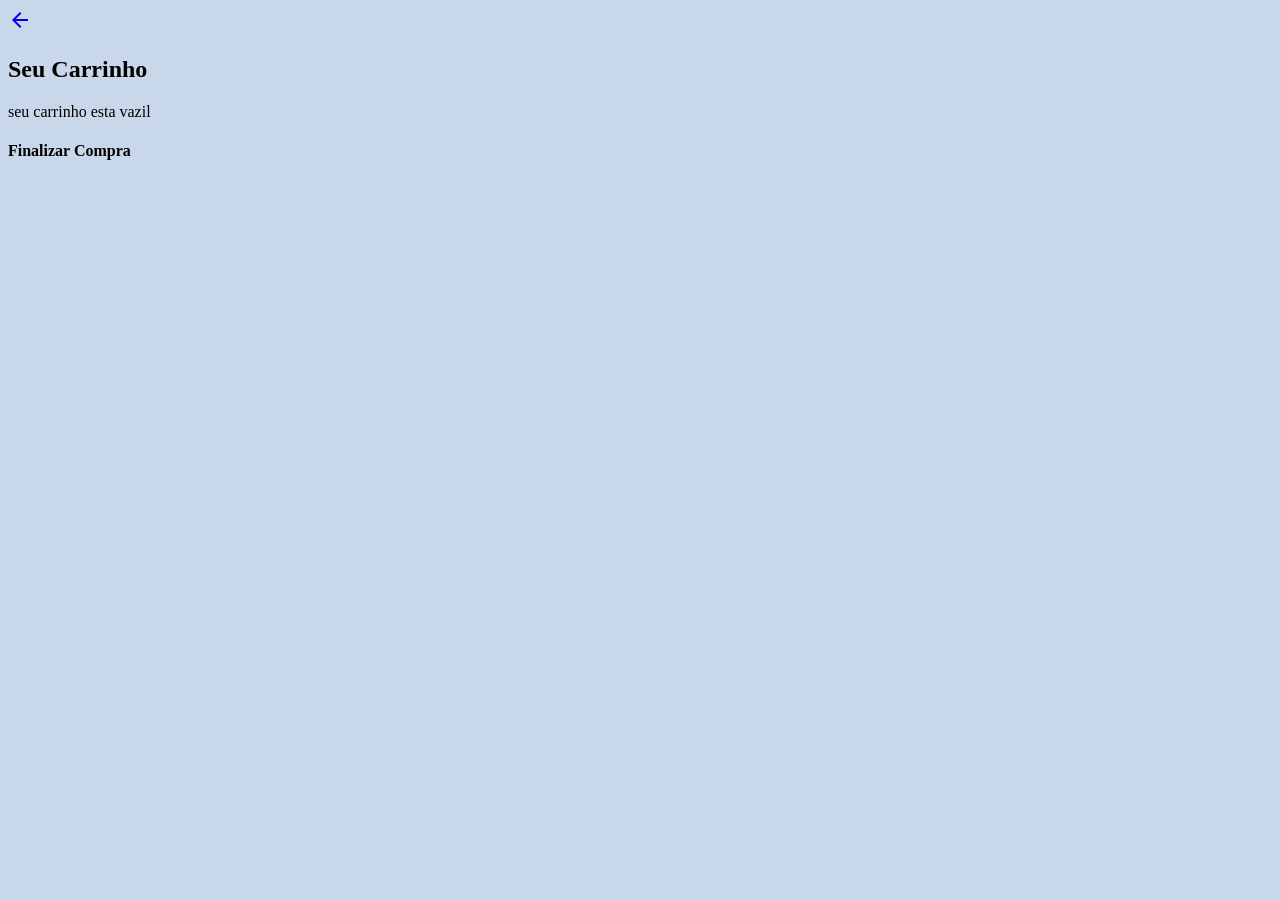
==== carrinho.html @ 65bfb69e "Aba Carrinho 1parte" ====
<!DOCTYPE html>
<html lang="br-pr">
<head>
    <meta charset="UTF-8">
    <meta name="viewport" content="width=device-width, initial-scale=1.0">
    <link rel="stylesheet" href="https://fonts.googleapis.com/css2?family=Material+Symbols+Outlined:opsz,wght,FILL,GRAD@20..48,100..700,0..1,-50..200&icon_names=arrow_back" />
    <link rel="stylesheet" href="https://fonts.googleapis.com/css2?family=Material+Symbols+Outlined:opsz,wght,FILL,GRAD@24,400,0,0&icon_names=arrow_back" />
    <link rel="stylesheet" href="carrinho.css">
    
    
    <title>Carrinho</title>
</head>
<body>
    <section>
        <a href="index.html"><span class="material-symbols-outlined">
arrow_back
</span></a>
      <div class="seucarrinho">
        <h1>Seu Carrinho</h1>
      </div>

      <div>
        <span>seu carrinho esta vazil</span>
        <img src="" alt="">
      </div>
      <div>
        <h4>Finalizar Compra</h4>
      </div>

</section>
    
</body>
</html>
---- carrinho.css ----
*{
 font-family: "Indie Flower", cursive;
 background-color: rgb(201, 215, 234);


}
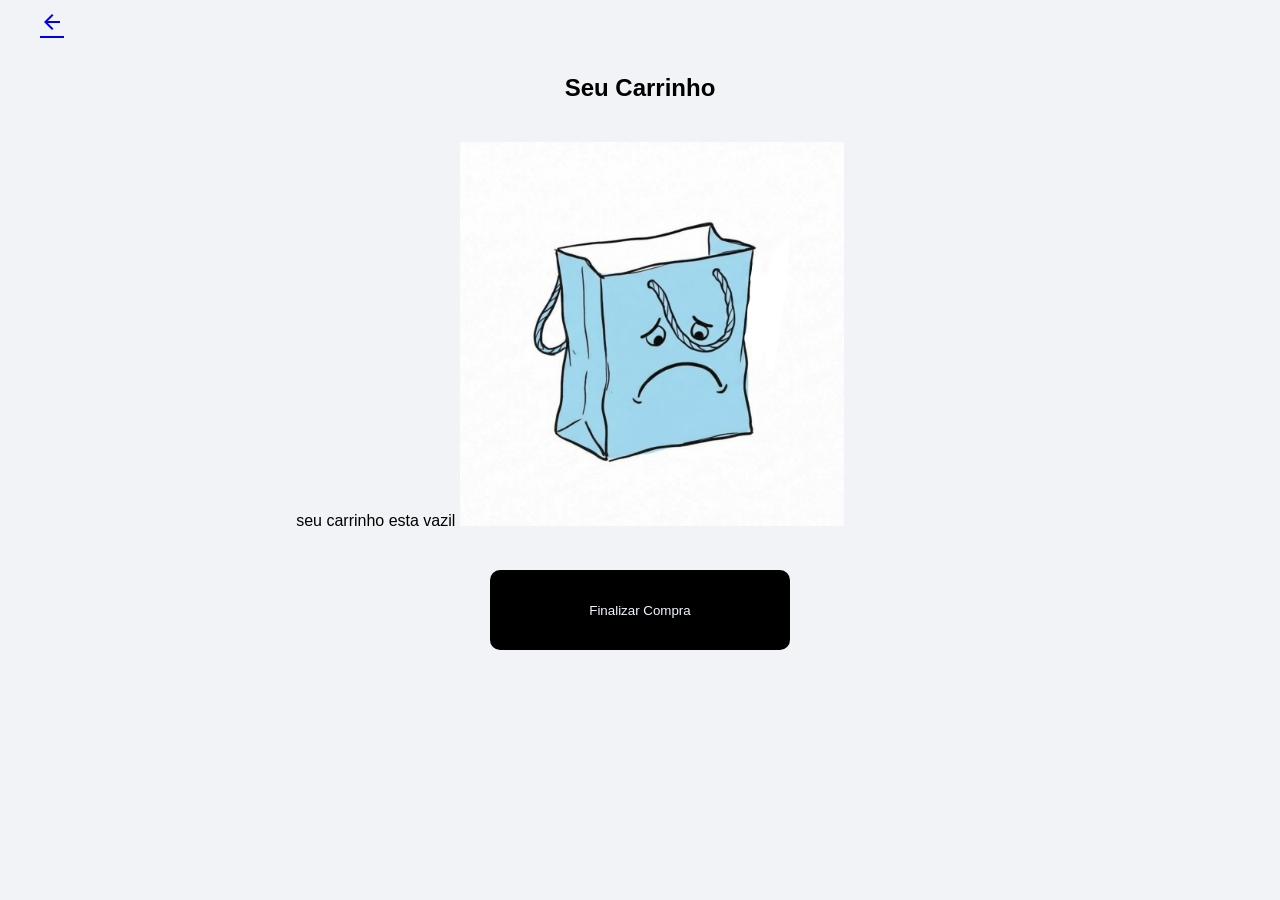
==== commit fd64e1a5: "imagem do carrinho edição simples do vem por aii" ====
--- a/carrinho.html
+++ b/carrinho.html
@@ -21,13 +21,13 @@
 
       <div>
         <span>seu carrinho esta vazil</span>
-        <img src="" alt="">
+        <img src="/img/Sacola vazia.png" alt="" style="height: auto; width:30% ;">
       </div>
       <div>
-        <h4>Finalizar Compra</h4>
+        <button>Finalizar Compra</button>
       </div>
 
 </section>
-    
+  <script src="index.js"></script>
 </body>
 </html>
--- a/carrinho.css
+++ b/carrinho.css
@@ -1,6 +1,35 @@
 *{
- font-family: "Indie Flower", cursive;
- background-color: rgb(201, 215, 234);
+ font-family:'Lucida Sans', 'Lucida Sans Regular', 'Lucida Grande', 'Lucida Sans Unicode', Geneva, Verdana, sans-serif;
+ background-color: rgb(241, 243, 246);
+ margin: 0;
+ max-width: 1000vh;
 
+}
+body{
+    display: flex;
+    position: relative;
 
-}+}
+div{
+    text-align: center;
+    margin-bottom: 40px; 
+}
+section a{
+    display: flex;
+    margin: 40px;
+    margin-top: 10px;
+}
+img{
+    position:sticky;
+    text-align: center;
+    margin-right: 140px;
+}
+div button {
+    background-color: black;
+    color: aliceblue;
+    border: none;
+    width: 300px;
+    height: 80px;
+    border-radius: 10px;
+    
+}
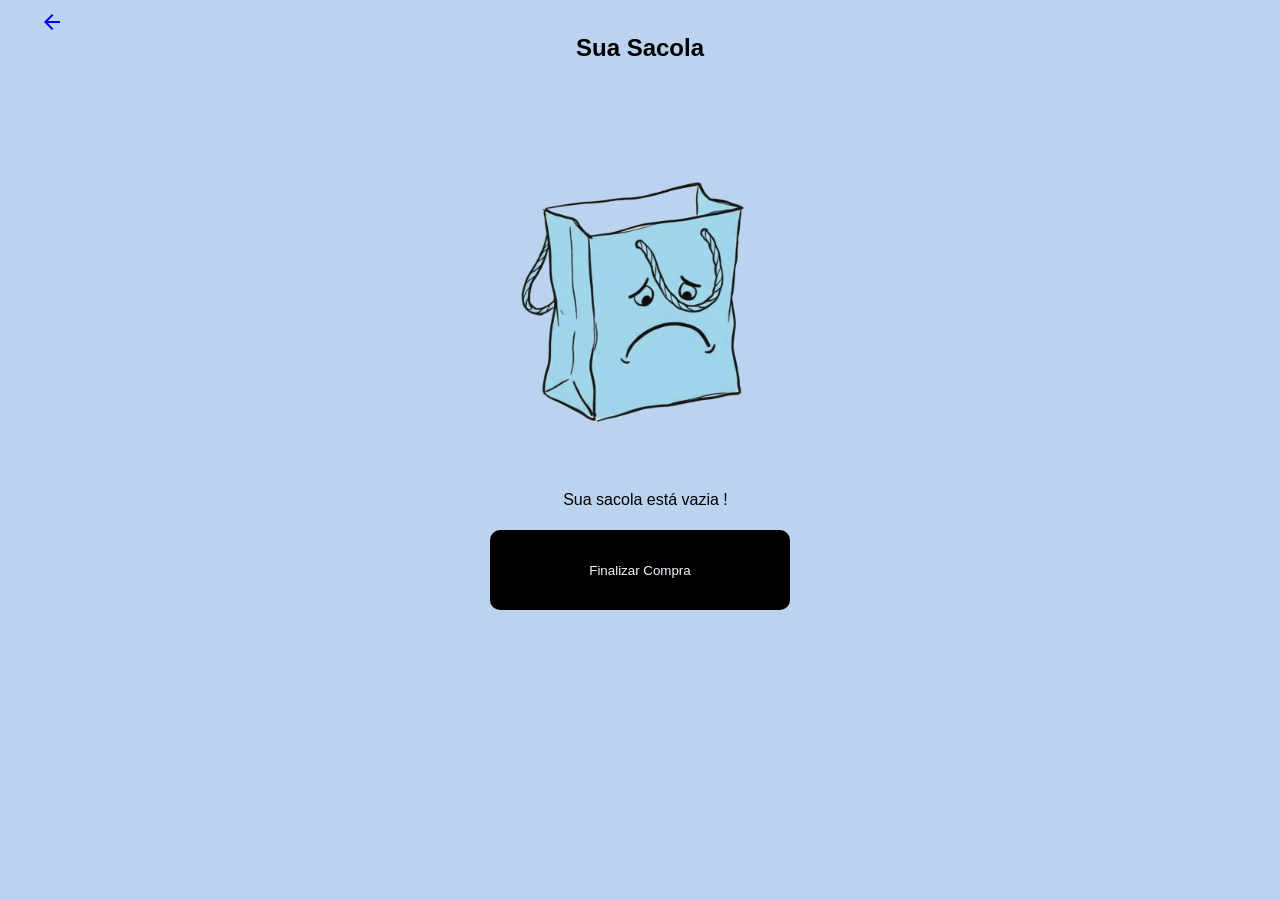
==== commit bf5fa1ec: "Sacola de Compras parcialmete Pronta + Agenda com img" ====
--- a/carrinho.html
+++ b/carrinho.html
@@ -8,7 +8,7 @@
     <link rel="stylesheet" href="carrinho.css">
     
     
-    <title>Carrinho</title>
+    <title>Sacola</title>
 </head>
 <body>
     <section>
@@ -16,12 +16,12 @@
 arrow_back
 </span></a>
       <div class="seucarrinho">
-        <h1>Seu Carrinho</h1>
+        <h1>Sua Sacola</h1>
       </div>
 
-      <div>
-        <span>seu carrinho esta vazil</span>
-        <img src="/img/Sacola vazia.png" alt="" style="height: auto; width:30% ;">
+      <div class="recado-imga">
+        <span>Sua sacola está vazia !</span>
+        <img src="/img/sacola vazia fundo transparente.png" alt="" style="height: auto; width:30% ;">
       </div>
       <div>
         <button>Finalizar Compra</button>
--- a/carrinho.css
+++ b/carrinho.css
@@ -1,6 +1,6 @@
 *{
  font-family:'Lucida Sans', 'Lucida Sans Regular', 'Lucida Grande', 'Lucida Sans Unicode', Geneva, Verdana, sans-serif;
- background-color: rgb(241, 243, 246);
+ background-color:rgb(187, 211, 238);
  margin: 0;
  max-width: 1000vh;
 
@@ -33,3 +33,27 @@
     border-radius: 10px;
     
 }
+div h1{
+    position: relative;
+    text-align: center;
+    margin-top: -40px;
+
+}  
+
+.recado-imga span{
+    display: flex;
+    position: absolute;
+    justify-content: center;
+    text-align: center;
+    left: 44%;
+    bottom: -5%;
+}
+.recado-imga {
+     position: relative; 
+     display: inline-block; 
+}
+
+.recado-imga img{
+    left: 35%;   
+   
+}
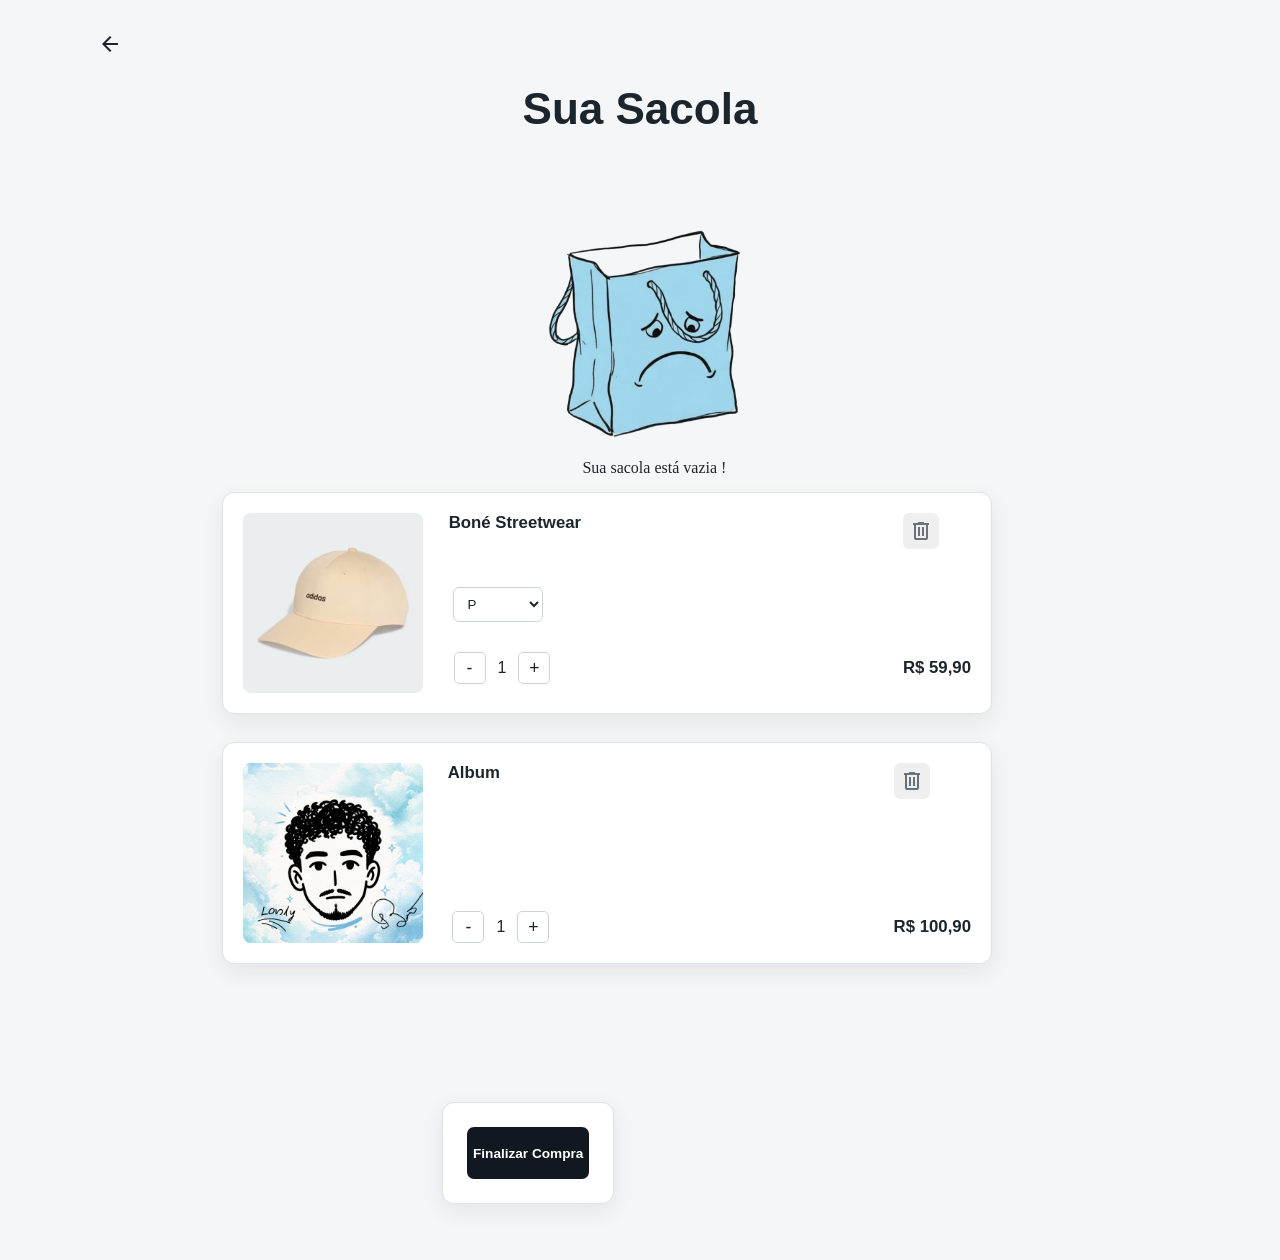
==== commit 4aa170db: "sacola pronta falta o java script" ====
--- a/carrinho.html
+++ b/carrinho.html
@@ -1,33 +1,94 @@
 <!DOCTYPE html>
 <html lang="br-pr">
+
 <head>
-    <meta charset="UTF-8">
-    <meta name="viewport" content="width=device-width, initial-scale=1.0">
-    <link rel="stylesheet" href="https://fonts.googleapis.com/css2?family=Material+Symbols+Outlined:opsz,wght,FILL,GRAD@20..48,100..700,0..1,-50..200&icon_names=arrow_back" />
-    <link rel="stylesheet" href="https://fonts.googleapis.com/css2?family=Material+Symbols+Outlined:opsz,wght,FILL,GRAD@24,400,0,0&icon_names=arrow_back" />
-    <link rel="stylesheet" href="carrinho.css">
-    
-    
-    <title>Sacola</title>
+  <meta charset="UTF-8">
+  <meta name="viewport" content="width=device-width, initial-scale=1.0">
+  <link rel="stylesheet"
+    href="https://fonts.googleapis.com/css2?family=Material+Symbols+Outlined:opsz,wght,FILL,GRAD@20..48,100..700,0..1,-50..200&icon_names=arrow_back" />
+  <link rel="stylesheet"
+    href="https://fonts.googleapis.com/css2?family=Material+Symbols+Outlined:opsz,wght,FILL,GRAD@24,400,0,0&icon_names=arrow_back" />
+
+  <link rel="stylesheet"
+    href="https://fonts.googleapis.com/css2?family=Material+Symbols+Outlined:opsz,wght,FILL,GRAD@20..48,100..700,0..1,-50..200&icon_names=delete" />
+
+  <link rel="stylesheet" href="carrinho.css">
+
+
+  <title>Sacola</title>
 </head>
+
 <body>
-    <section>
-        <a href="index.html"><span class="material-symbols-outlined">
-arrow_back
-</span></a>
-      <div class="seucarrinho">
-        <h1>Sua Sacola</h1>
+  <section class="primeira">
+    <a href="index.html"><span class="material-symbols-outlined">
+        arrow_back
+      </span></a>
+    <div class="seucarrinho">
+      <h1>Sua Sacola</h1>
+    </div>
+
+    <div class="recado-imga">
+      <img src="/img/sacola vazia fundo transparente.png" alt="" style="height: auto; width:30% ;">
+
+      <div class="alert">
+        <span>Sua sacola está vazia !</span>
+      </div>
+    </div>
+
+    <section class="Finalizar-Compra">
+      <div class="finalizeCompra">
+
+        <li><img src="/img/boné.avif" alt="Boné" style="height: 180px; width: auto;">
+          <h3>Boné Streetwear</h3>
+          <button class="material-symbols-outlined">
+            delete
+          </button>
+
+          <select class="form-select" aria-label="Default select example">
+            <option value="1">P</option>
+            <option value="2">M</option>
+            <option value="3">G</option>
+            <option value="4">GG</option>
+          </select>
+
+          <div class="quantidade">
+            <button class="btn-qtd" id="diminuir">-</button>
+            <span id="valor-qtd">1</span>
+            <button class="btn-qtd" id="aumentar">+</button>
+          </div>
+
+          <p>R$ 59,90</p>
+        </li>
+
+
       </div>
 
-      <div class="recado-imga">
-        <span>Sua sacola está vazia !</span>
-        <img src="/img/sacola vazia fundo transparente.png" alt="" style="height: auto; width:30% ;">
+      <div class="finalizeCompra">
+
+        <li><img src="/img/capa.png" alt="Boné" style="height: 180px; width: auto;">
+          <h3>Album</h3>
+          <button class="material-symbols-outlined">
+            delete
+          </button>
+
+          <div class="quantidade">
+            <button class="btn-qtd" id="diminuir">-</button>
+            <span id="valor-qtd">1</span>
+            <button class="btn-qtd" id="aumentar">+</button>
+          </div>
+
+          <p>R$ 100,90</p>
+        </li>
+
       </div>
-      <div>
+
+      <div class="butaoCompra">
         <button>Finalizar Compra</button>
       </div>
+    </section>
 
-</section>
+  </section>
   <script src="index.js"></script>
 </body>
+
 </html>
--- a/carrinho.css
+++ b/carrinho.css
@@ -1,59 +1,263 @@
-*{
- font-family:'Lucida Sans', 'Lucida Sans Regular', 'Lucida Grande', 'Lucida Sans Unicode', Geneva, Verdana, sans-serif;
- background-color:rgb(187, 211, 238);
- margin: 0;
- max-width: 1000vh;
-
-}
-body{
-    display: flex;
-    position: relative;
-
-}
-div{
+* {
+    box-sizing: border-box;
+    font-family: 'Lucida Sans', 'Lucida Sans Regular', 'Lucida Grande', 'Lucida Sans Unicode', Geneva, Verdana, sans-serif;
+    margin: 0;
+}
+
+body {
+    min-width: 320px;
+    min-height: 100vh;
+    background: #f4f6f8;
+    color: #1d252c;
+    display: flex;
+    
+   
+}
+
+/*Section Principal */
+
+.primeira {
+    width: min(1100px, calc(100% - 32px));
+    margin: 0 auto;
+    padding: 24px 0 56px;
+
+}
+
+.primeira a {
+    display: flex;
+    align-items: center;
+    justify-content: center;
+    width: 40px;
+    height: 40px;
+    margin: 0 0 20px;
+    border-radius: 50%;
+    color: #1d252c;
+    text-decoration: none;
+}
+
+.primeira a:hover {
+    background: #bad1e8;
+}
+
+.seucarrinho {
+    margin-bottom: 28px;
     text-align: center;
-    margin-bottom: 40px; 
-}
-section a{
-    display: flex;
-    margin: 40px;
-    margin-top: 10px;
-}
-img{
-    position:sticky;
-    text-align: center;
-    margin-right: 140px;
-}
-div button {
-    background-color: black;
-    color: aliceblue;
-    border: none;
-    width: 300px;
-    height: 80px;
-    border-radius: 10px;
+}
+
+.seucarrinho h1 {
+    font-size: 4cap;
+}
+
+
+
+.recado-imga {
+    display: flex;
+    position: relative;
+    left: 20%;
+
+}
+
+.recado-imga img {
+    display: flex;
+    position: relative;
+    align-items: center;
+    top: 90%;
+    left: 16%;
+
+
+}
+
+.alert span {
+    display: flex;
+    position: relative;
+    top: 90%;
+    right: 40%;
+    justify-items: center center;
+    font-family: "Indie Flower", cursive;
+
+
+
+}
+
+.Finalizar-Compra {
+    display: flex;
+    position: relative;
+    grid-template-columns: minmax(0, 5fr) 300px;
+    align-items: start;
+    justify-content: center ;
+    gap: 28px;
+    left: 12%;
+    flex-direction: column;
+   
     
-}
-div h1{
-    position: relative;
-    text-align: center;
-    margin-top: -40px;
-
-}  
-
-.recado-imga span{
-    display: flex;
-    position: absolute;
+
+}
+
+.finalizeCompra {
+    overflow: hidden;
+    border: 1px solid #dce2e7;
+    border-radius: 12px;
+    background: #ffffff;
+    box-shadow: 0 8px 24px rgba(29, 37, 44, 0.08);
+    width: 70%;
+}
+
+.finalizeCompra li {
+    display: grid;
+    grid-template-columns: 132px minmax(0, 1fr) auto;
+    grid-template-areas: "image name delete" "image size size" "image quantity price";
+    align-items: center;
+    gap: 12px 20px;
+    min-height: 190px;
+    padding: 20px;
+    list-style: none;
+}
+
+.finalizeCompra li img {
+    grid-area: image;
+    width: 132px;
+    height: 150px;
+    margin: 0;
+    object-fit: contain;
+    border-radius: 8px;
+    background: #f4f6f8;
+}
+
+.finalizeCompra h3 {
+    position: relative;
+    align-self: start;
+    font-size: 1.05rem;
+    left: 11%;
+}
+
+.finalizeCompra li>.material-symbols-outlined {
+    grid-area: delete;
+    align-self: start;
+    width: 36px;
+    height: 36px;
+    padding: 6px;
+    border: 0;
+    border-radius: 6px;
+    color: #68737d;
+    cursor: pointer;
+}
+
+.finalizeCompra li>.material-symbols-outlined:hover {
+    background: #fce9e9;
+    color: #b42318;
+}
+
+.form-select {
+    position: relative;
+    grid-area: size;
+    width: 90px;
+    padding: 8px 10px;
+    border: 1px solid #cbd3da;
+    border-radius: 6px;
+    background: #ffffff;
+    color: #1d252c;
+    left: 10%;
+
+}
+
+.quantidade {
+    position: relative;
+    grid-area: quantity;
+    display: inline-flex;
+    align-items: center;
+    justify-self: start;
+    gap: 12px;
+    left: 12%;
+}
+
+.btn-qtd {
+    display: inline-flex;
+    align-items: center;
     justify-content: center;
-    text-align: center;
-    left: 44%;
-    bottom: -5%;
-}
-.recado-imga {
-     position: relative; 
-     display: inline-block; 
-}
-
-.recado-imga img{
-    left: 35%;   
+    width: 32px;
+    height: 32px;
+    border: 1px solid #cbd3da;
+    border-radius: 5px;
+    background: #ffffff;
+    color: #1d252c;
+    font-size: 1.1rem;
+    cursor: pointer;
+}
+
+.btn-qtd:hover {
+    background: #edf1f4;
+}
+
+.finalizeCompra p {
+    grid-area: price;
+    justify-self: center;
+    color: #1d252c;
+    font-size: 1.05rem;
+    font-weight: 700;
+}
+
+.butaoCompra {
+    display: flex;
+    position: relative;
+    margin-top: 10%;
+    left: 20%;
+    height: 10%;
+    padding: 24px;
+    border: 1px solid #dce2e7;
+    border-radius: 12px;
+    background: #ffffff;
+    box-shadow: 0 7px 24px rgba(29, 37, 44, 0.08);
+}
+
+.butaoCompra button {
    
-}
+    min-height: 52px;
+    border: 0;
+    border-radius: 7px;
+    background: #111820;
+    color: #ffffff;
+    font-size: 0.85rem;
+    font-weight: 600;
+    cursor: pointer;
+
+}
+
+.butãoCompra button:hover {
+    background: #2f3b46;
+}
+
+@media (max-width: 760px) {
+    .Finalizar-Compra {
+        grid-template-columns: 1fr;
+    }
+
+    .butãoCompra {
+        order: -1;
+    }
+}
+
+@media (max-width: 480px) {
+    body>section.primeira {
+        width: calc(100% - 20px);
+        padding-top: 14px;
+    }
+
+    .finalizeCompra li {
+        grid-template-columns: 88px minmax(0, 1fr) auto;
+        gap: 10px;
+        padding: 14px;
+    }
+
+    .finalizeCompra li>img {
+        width: 88px;
+        height: 120px;
+    }
+
+    .finalizeCompra h3 {
+        font-size: 0.9rem;
+    }
+
+    .finalizeCompra p {
+        font-size: 0.95rem;
+    }
+}
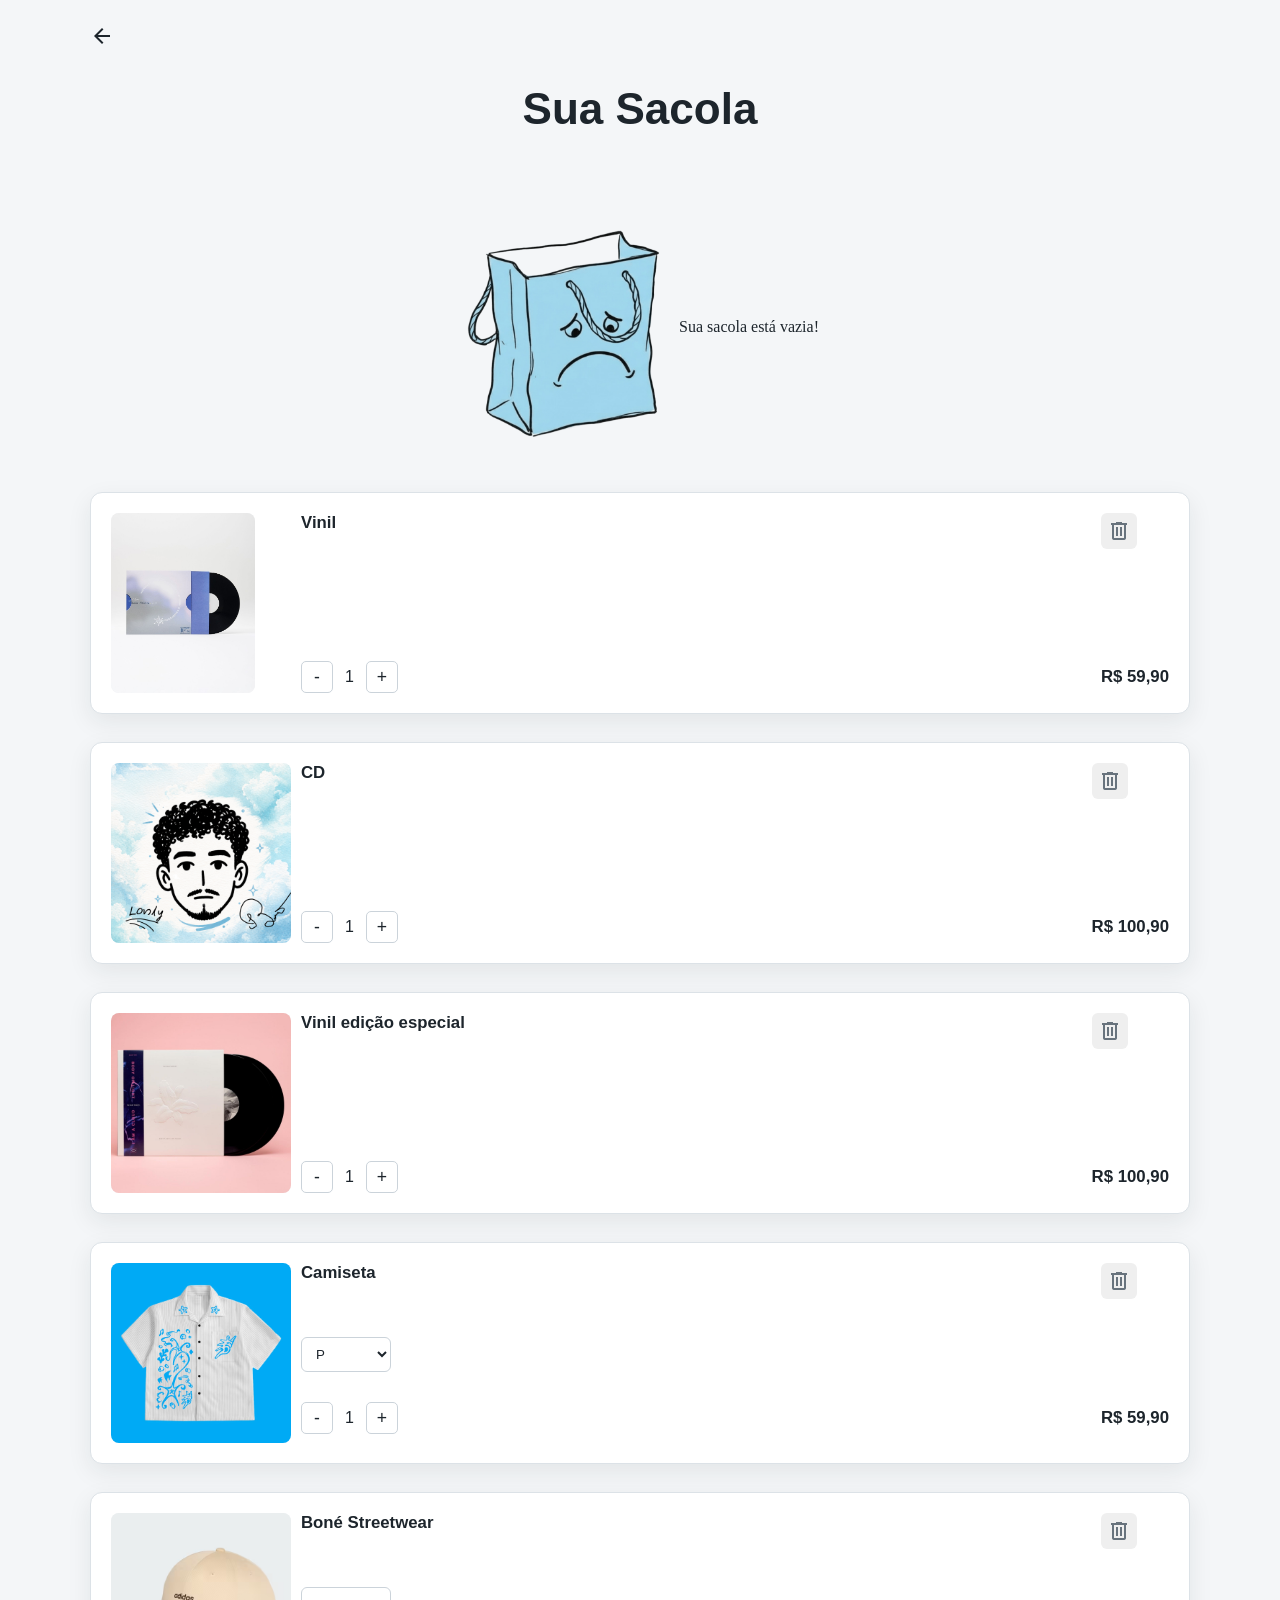
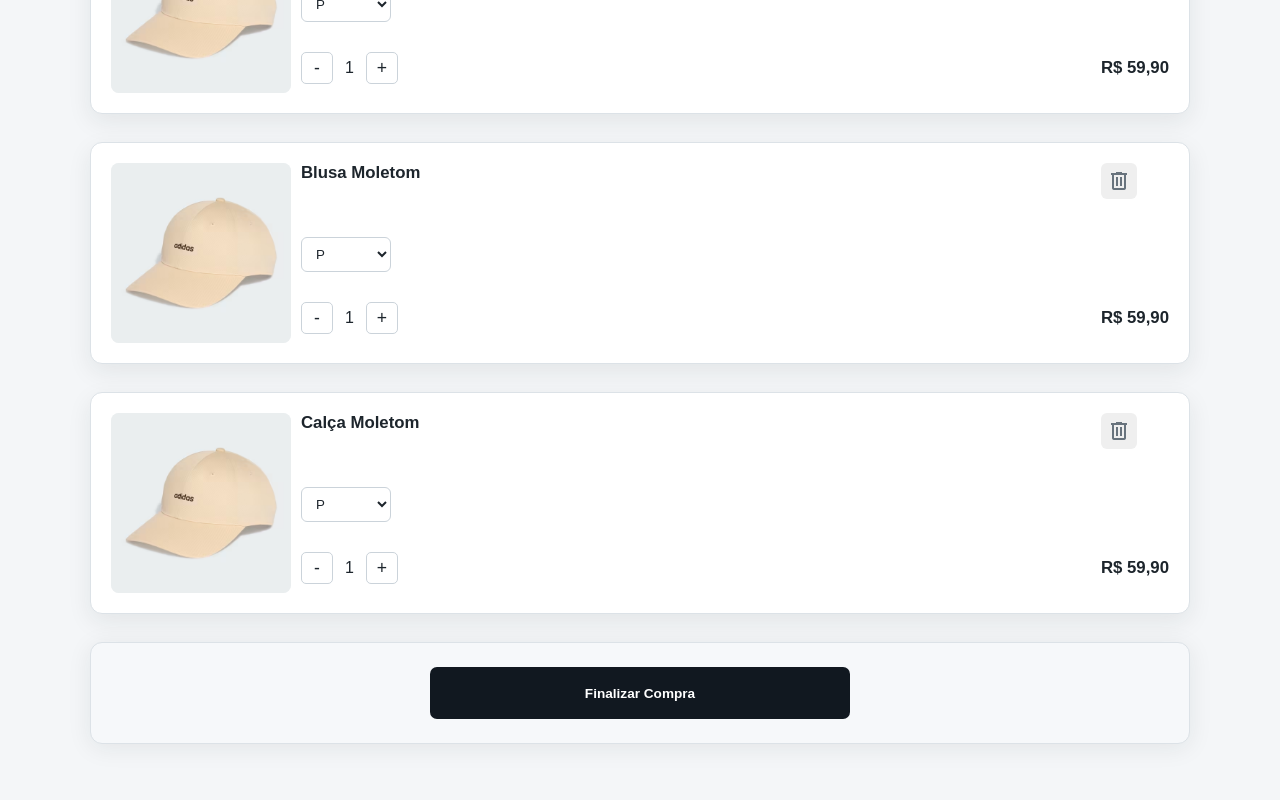
==== commit 8af98f33: "To cansado" ====
--- a/carrinho.html
+++ b/carrinho.html
@@ -1,5 +1,5 @@
 <!DOCTYPE html>
-<html lang="br-pr">
+<html lang="pt-BR">
 
 <head>
   <meta charset="UTF-8">
@@ -27,18 +27,101 @@
       <h1>Sua Sacola</h1>
     </div>
 
-    <div class="recado-imga">
-      <img src="/img/sacola vazia fundo transparente.png" alt="" style="height: auto; width:30% ;">
+    <div class="recado-imga" id="sacola">
+      <img id="sacolavzia" src="/img/sacola vazia fundo transparente.png" alt="" style="height: auto; width:30% ;">
 
       <div class="alert">
-        <span>Sua sacola está vazia !</span>
+        <span>Sua sacola está vazia!</span>
       </div>
     </div>
 
     <section class="Finalizar-Compra">
       <div class="finalizeCompra">
 
-        <li><img src="/img/boné.avif" alt="Boné" style="height: 180px; width: auto;">
+        <li><img src="/img/knfn.jpeg" alt="Vinil" style="height: 180px; width: auto;">
+          <h3>Vinil</h3>
+          <button class="material-symbols-outlined">
+            delete
+          </button>
+
+          <div class="quantidade">
+            <button class="btn-qtd" type="button" data-action="diminuir">-</button>
+            <span class="valor-qtd">1</span>
+            <button class="btn-qtd" type="button" data-action="aumentar">+</button>
+          </div>
+
+          <p>R$ 59,90</p>
+        </li>
+
+
+      </div>
+
+      <div class="finalizeCompra">
+
+        <li><img src="/img/capa.png" alt="CD" style="height: 180px; width: auto;">
+          <h3>CD</h3>
+          <button class="material-symbols-outlined">
+            delete
+          </button>
+
+          <div class="quantidade">
+            <button class="btn-qtd" type="button" data-action="diminuir">-</button>
+            <span class="valor-qtd">1</span>
+            <button class="btn-qtd" type="button" data-action="aumentar">+</button>
+          </div>
+
+          <p>R$ 100,90</p>
+        </li>
+
+      </div>
+
+      <div class="finalizeCompra">
+
+        <li><img src="/img/cosmos_300629345.jpeg" alt="Vinil edição especial" style="height: 180px; width: auto;">
+          <h3>Vinil edição especial</h3>
+          <button class="material-symbols-outlined">
+            delete
+          </button>
+
+          <div class="quantidade">
+            <button class="btn-qtd" type="button" data-action="diminuir">-</button>
+            <span class="valor-qtd">1</span>
+            <button class="btn-qtd" type="button" data-action="aumentar">+</button>
+          </div>
+
+          <p>R$ 100,90</p>
+        </li>
+
+      </div>
+
+      <div class="finalizeCompra">
+
+        <li><img src="/img/Blusa.jpg" alt="Camiseta" style="height: 180px; width: auto;">
+          <h3>Camiseta</h3>
+          <button class="material-symbols-outlined">
+            delete
+          </button>
+
+          <select class="form-select" aria-label="Default select example">
+            <option value="1">P</option>
+            <option value="2">M</option>
+            <option value="3">G</option>
+            <option value="4">GG</option>
+          </select>
+
+          <div class="quantidade">
+            <button class="btn-qtd" type="button" data-action="diminuir">-</button>
+            <span class="valor-qtd">1</span>
+            <button class="btn-qtd" type="button" data-action="aumentar">+</button>
+          </div>
+
+          <p>R$ 59,90</p>
+        </li>
+
+      </div>
+      <div class="finalizeCompra">
+
+        <li><img src="/img/boné.avif" alt="Boné Streetwear" style="height: 180px; width: auto;">
           <h3>Boné Streetwear</h3>
           <button class="material-symbols-outlined">
             delete
@@ -52,35 +135,72 @@
           </select>
 
           <div class="quantidade">
-            <button class="btn-qtd" id="diminuir">-</button>
-            <span id="valor-qtd">1</span>
-            <button class="btn-qtd" id="aumentar">+</button>
-          </div>
-
-          <p>R$ 59,90</p>
-        </li>
-
-
-      </div>
-
-      <div class="finalizeCompra">
-
-        <li><img src="/img/capa.png" alt="Boné" style="height: 180px; width: auto;">
-          <h3>Album</h3>
-          <button class="material-symbols-outlined">
-            delete
-          </button>
-
-          <div class="quantidade">
-            <button class="btn-qtd" id="diminuir">-</button>
-            <span id="valor-qtd">1</span>
-            <button class="btn-qtd" id="aumentar">+</button>
-          </div>
-
-          <p>R$ 100,90</p>
-        </li>
-
-      </div>
+            <button class="btn-qtd" type="button" data-action="diminuir">-</button>
+            <span class="valor-qtd">1</span>
+            <button class="btn-qtd" type="button" data-action="aumentar">+</button>
+          </div>
+
+          <p>R$ 59,90</p>
+        </li>
+
+      </div>
+
+      <div class="finalizeCompra">
+
+        <li><img src="/img/boné.avif" alt="Blusa de moletom" style="height: 180px; width: auto;">
+          <h3>Blusa Moletom</h3>
+          <button class="material-symbols-outlined">
+            delete
+          </button>
+
+          <select class="form-select" aria-label="Default select example">
+            <option value="1">P</option>
+            <option value="2">M</option>
+            <option value="3">G</option>
+            <option value="4">GG</option>
+          </select>
+
+          <div class="quantidade">
+            <button class="btn-qtd" type="button" data-action="diminuir">-</button>
+            <span class="valor-qtd">1</span>
+            <button class="btn-qtd" type="button" data-action="aumentar">+</button>
+          </div>
+
+          <p>R$ 59,90</p>
+        </li>
+
+      </div>
+
+
+      <div class="finalizeCompra">
+
+        <li><img src="/img/boné.avif" alt="Calça de moletom" style="height: 180px; width: auto;">
+          <h3>Calça Moletom</h3>
+          <button class="material-symbols-outlined">
+            delete
+          </button>
+
+          <select class="form-select" aria-label="Default select example">
+            <option value="1">P</option>
+            <option value="2">M</option>
+            <option value="3">G</option>
+            <option value="4">GG</option>
+          </select>
+
+          <div class="quantidade">
+            <button class="btn-qtd" type="button" data-action="diminuir">-</button>
+            <span class="valor-qtd">1</span>
+            <button class="btn-qtd" type="button" data-action="aumentar">+</button>
+          </div>
+
+          <p>R$ 59,90</p>
+        </li>
+
+      </div>
+
+
+
+
 
       <div class="butaoCompra">
         <button>Finalizar Compra</button>
--- a/carrinho.css
+++ b/carrinho.css
@@ -2,19 +2,17 @@
     box-sizing: border-box;
     font-family: 'Lucida Sans', 'Lucida Sans Regular', 'Lucida Grande', 'Lucida Sans Unicode', Geneva, Verdana, sans-serif;
     margin: 0;
+   
 }
 
 body {
-    min-width: 320px;
     min-height: 100vh;
     background: #f4f6f8;
     color: #1d252c;
-    display: flex;
-    
-   
-}
-
-/*Section Principal */
+    width: 100%;
+}
+
+/* Seção principal */
 
 .primeira {
     width: min(1100px, calc(100% - 32px));
@@ -25,8 +23,8 @@
 
 .primeira a {
     display: flex;
-    align-items: center;
-    justify-content: center;
+    align-items: start;
+    justify-content: start;
     width: 40px;
     height: 40px;
     margin: 0 0 20px;
@@ -49,12 +47,11 @@
 }
 
 
-
+/* Sacola vazia */
 .recado-imga {
     display: flex;
-    position: relative;
-    left: 20%;
-
+    align-items: center;
+    justify-content: center;
 }
 
 .recado-imga img {
@@ -62,7 +59,7 @@
     position: relative;
     align-items: center;
     top: 90%;
-    left: 16%;
+    
 
 
 }
@@ -70,9 +67,10 @@
 .alert span {
     display: flex;
     position: relative;
-    top: 90%;
+    bottom: 100%;
     right: 40%;
-    justify-items: center center;
+    width: 100%;
+    
     font-family: "Indie Flower", cursive;
 
 
@@ -80,16 +78,11 @@
 }
 
 .Finalizar-Compra {
-    display: flex;
-    position: relative;
-    grid-template-columns: minmax(0, 5fr) 300px;
+    display: grid;
+    grid-template-columns: minmax(0, 1fr);
     align-items: start;
-    justify-content: center ;
+    justify-content: center;
     gap: 28px;
-    left: 12%;
-    flex-direction: column;
-   
-    
 
 }
 
@@ -99,12 +92,12 @@
     border-radius: 12px;
     background: #ffffff;
     box-shadow: 0 8px 24px rgba(29, 37, 44, 0.08);
-    width: 70%;
+    width: 100%;
 }
 
 .finalizeCompra li {
     display: grid;
-    grid-template-columns: 132px minmax(0, 1fr) auto;
+    grid-template-columns: 170px minmax(0, 1fr) auto;
     grid-template-areas: "image name delete" "image size size" "image quantity price";
     align-items: center;
     gap: 12px 20px;
@@ -124,10 +117,8 @@
 }
 
 .finalizeCompra h3 {
-    position: relative;
     align-self: start;
     font-size: 1.05rem;
-    left: 11%;
 }
 
 .finalizeCompra li>.material-symbols-outlined {
@@ -156,7 +147,6 @@
     border-radius: 6px;
     background: #ffffff;
     color: #1d252c;
-    left: 10%;
 
 }
 
@@ -167,7 +157,6 @@
     align-items: center;
     justify-self: start;
     gap: 12px;
-    left: 12%;
 }
 
 .btn-qtd {
@@ -194,24 +183,26 @@
     color: #1d252c;
     font-size: 1.05rem;
     font-weight: 700;
+   
 }
 
 .butaoCompra {
     display: flex;
-    position: relative;
-    margin-top: 10%;
-    left: 20%;
-    height: 10%;
+    justify-content: center;
+    align-items: center;
+    width: 100%;
     padding: 24px;
     border: 1px solid #dce2e7;
     border-radius: 12px;
-    background: #ffffff;
-    box-shadow: 0 7px 24px rgba(29, 37, 44, 0.08);
+    background-color: #f6f8fa;
+    box-shadow: 0 4px 24px rgba(29, 37, 44, 0.08);
+
 }
 
 .butaoCompra button {
-   
-    min-height: 52px;
+
+    width: 40%;
+    min-height:52px;
     border: 0;
     border-radius: 7px;
     background: #111820;
@@ -222,22 +213,12 @@
 
 }
 
-.butãoCompra button:hover {
+.butaoCompra button:hover {
     background: #2f3b46;
 }
 
-@media (max-width: 760px) {
-    .Finalizar-Compra {
-        grid-template-columns: 1fr;
-    }
-
-    .butãoCompra {
-        order: -1;
-    }
-}
-
 @media (max-width: 480px) {
-    body>section.primeira {
+    .primeira {
         width: calc(100% - 20px);
         padding-top: 14px;
     }
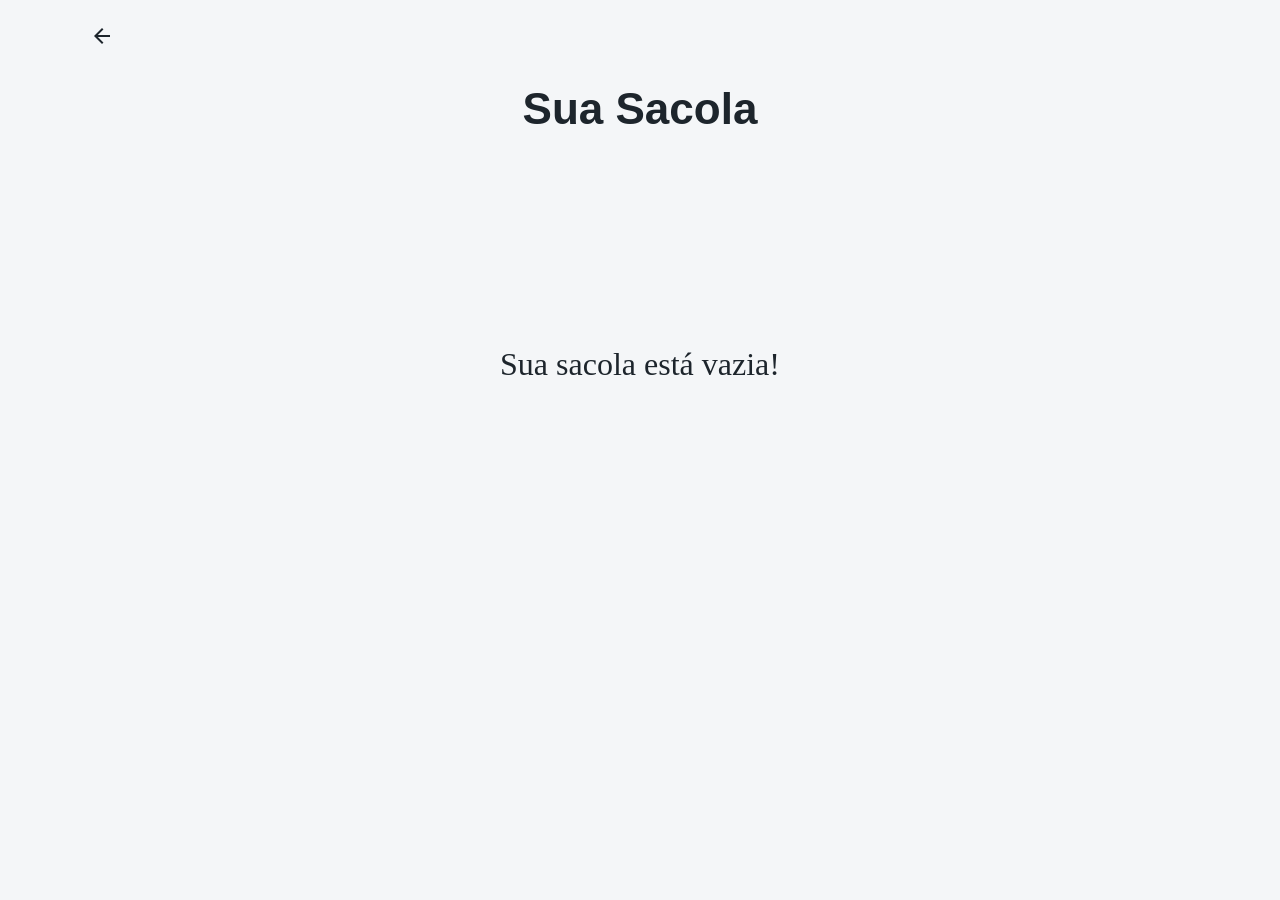
==== commit 249747a8: "sacola pronta" ====
--- a/carrinho.html
+++ b/carrinho.html
@@ -28,179 +28,13 @@
     </div>
 
     <div class="recado-imga" id="sacola">
-      <img id="sacolavzia" src="/img/sacola vazia fundo transparente.png" alt="" style="height: auto; width:30% ;">
-
       <div class="alert">
         <span>Sua sacola está vazia!</span>
       </div>
     </div>
 
     <section class="Finalizar-Compra">
-      <div class="finalizeCompra">
-
-        <li><img src="/img/knfn.jpeg" alt="Vinil" style="height: 180px; width: auto;">
-          <h3>Vinil</h3>
-          <button class="material-symbols-outlined">
-            delete
-          </button>
-
-          <div class="quantidade">
-            <button class="btn-qtd" type="button" data-action="diminuir">-</button>
-            <span class="valor-qtd">1</span>
-            <button class="btn-qtd" type="button" data-action="aumentar">+</button>
-          </div>
-
-          <p>R$ 59,90</p>
-        </li>
-
-
-      </div>
-
-      <div class="finalizeCompra">
-
-        <li><img src="/img/capa.png" alt="CD" style="height: 180px; width: auto;">
-          <h3>CD</h3>
-          <button class="material-symbols-outlined">
-            delete
-          </button>
-
-          <div class="quantidade">
-            <button class="btn-qtd" type="button" data-action="diminuir">-</button>
-            <span class="valor-qtd">1</span>
-            <button class="btn-qtd" type="button" data-action="aumentar">+</button>
-          </div>
-
-          <p>R$ 100,90</p>
-        </li>
-
-      </div>
-
-      <div class="finalizeCompra">
-
-        <li><img src="/img/cosmos_300629345.jpeg" alt="Vinil edição especial" style="height: 180px; width: auto;">
-          <h3>Vinil edição especial</h3>
-          <button class="material-symbols-outlined">
-            delete
-          </button>
-
-          <div class="quantidade">
-            <button class="btn-qtd" type="button" data-action="diminuir">-</button>
-            <span class="valor-qtd">1</span>
-            <button class="btn-qtd" type="button" data-action="aumentar">+</button>
-          </div>
-
-          <p>R$ 100,90</p>
-        </li>
-
-      </div>
-
-      <div class="finalizeCompra">
-
-        <li><img src="/img/Blusa.jpg" alt="Camiseta" style="height: 180px; width: auto;">
-          <h3>Camiseta</h3>
-          <button class="material-symbols-outlined">
-            delete
-          </button>
-
-          <select class="form-select" aria-label="Default select example">
-            <option value="1">P</option>
-            <option value="2">M</option>
-            <option value="3">G</option>
-            <option value="4">GG</option>
-          </select>
-
-          <div class="quantidade">
-            <button class="btn-qtd" type="button" data-action="diminuir">-</button>
-            <span class="valor-qtd">1</span>
-            <button class="btn-qtd" type="button" data-action="aumentar">+</button>
-          </div>
-
-          <p>R$ 59,90</p>
-        </li>
-
-      </div>
-      <div class="finalizeCompra">
-
-        <li><img src="/img/boné.avif" alt="Boné Streetwear" style="height: 180px; width: auto;">
-          <h3>Boné Streetwear</h3>
-          <button class="material-symbols-outlined">
-            delete
-          </button>
-
-          <select class="form-select" aria-label="Default select example">
-            <option value="1">P</option>
-            <option value="2">M</option>
-            <option value="3">G</option>
-            <option value="4">GG</option>
-          </select>
-
-          <div class="quantidade">
-            <button class="btn-qtd" type="button" data-action="diminuir">-</button>
-            <span class="valor-qtd">1</span>
-            <button class="btn-qtd" type="button" data-action="aumentar">+</button>
-          </div>
-
-          <p>R$ 59,90</p>
-        </li>
-
-      </div>
-
-      <div class="finalizeCompra">
-
-        <li><img src="/img/boné.avif" alt="Blusa de moletom" style="height: 180px; width: auto;">
-          <h3>Blusa Moletom</h3>
-          <button class="material-symbols-outlined">
-            delete
-          </button>
-
-          <select class="form-select" aria-label="Default select example">
-            <option value="1">P</option>
-            <option value="2">M</option>
-            <option value="3">G</option>
-            <option value="4">GG</option>
-          </select>
-
-          <div class="quantidade">
-            <button class="btn-qtd" type="button" data-action="diminuir">-</button>
-            <span class="valor-qtd">1</span>
-            <button class="btn-qtd" type="button" data-action="aumentar">+</button>
-          </div>
-
-          <p>R$ 59,90</p>
-        </li>
-
-      </div>
-
-
-      <div class="finalizeCompra">
-
-        <li><img src="/img/boné.avif" alt="Calça de moletom" style="height: 180px; width: auto;">
-          <h3>Calça Moletom</h3>
-          <button class="material-symbols-outlined">
-            delete
-          </button>
-
-          <select class="form-select" aria-label="Default select example">
-            <option value="1">P</option>
-            <option value="2">M</option>
-            <option value="3">G</option>
-            <option value="4">GG</option>
-          </select>
-
-          <div class="quantidade">
-            <button class="btn-qtd" type="button" data-action="diminuir">-</button>
-            <span class="valor-qtd">1</span>
-            <button class="btn-qtd" type="button" data-action="aumentar">+</button>
-          </div>
-
-          <p>R$ 59,90</p>
-        </li>
-
-      </div>
-
-
-
-
+      <div id="listaCarrinho"></div>
 
       <div class="butaoCompra">
         <button>Finalizar Compra</button>
@@ -208,7 +42,7 @@
     </section>
 
   </section>
-  <script src="index.js"></script>
+  <script src="index.js" defer></script>
 </body>
 
 </html>
--- a/carrinho.css
+++ b/carrinho.css
@@ -12,7 +12,7 @@
     width: 100%;
 }
 
-/* Seção principal */
+/* Sesão principal */
 
 .primeira {
     width: min(1100px, calc(100% - 32px));
@@ -49,33 +49,38 @@
 
 /* Sacola vazia */
 .recado-imga {
-    display: flex;
-    align-items: center;
-    justify-content: center;
-}
-
-.recado-imga img {
-    display: flex;
-    position: relative;
-    align-items: center;
-    top: 90%;
-    
-
-
-}
+    display: none;
+    align-items: center;
+    justify-content: center;
+}
+
+.recado-imga.visivel {
+    display: flex;
+    min-height: 45vh;
+    position: relative;
+}
+
+.recado-imga .alert {
+    font-size: 2rem;
+    text-align: center;
+    align-items: center;
+
+
+}
+
+[hidden] {
+    display: none !important;
+}
+
 
 .alert span {
     display: flex;
     position: relative;
-    bottom: 100%;
-    right: 40%;
     width: 100%;
-    
     font-family: "Indie Flower", cursive;
-
-
-
-}
+}
+
+/*lista de Compras*/
 
 .Finalizar-Compra {
     display: grid;
@@ -84,6 +89,10 @@
     justify-content: center;
     gap: 28px;
 
+}
+
+#listaCarrinho {
+    display: contents;
 }
 
 .finalizeCompra {
@@ -92,7 +101,7 @@
     border-radius: 12px;
     background: #ffffff;
     box-shadow: 0 8px 24px rgba(29, 37, 44, 0.08);
-    width: 100%;
+    width: 90%;
 }
 
 .finalizeCompra li {
@@ -100,9 +109,9 @@
     grid-template-columns: 170px minmax(0, 1fr) auto;
     grid-template-areas: "image name delete" "image size size" "image quantity price";
     align-items: center;
-    gap: 12px 20px;
+    gap: 12px 40px;
     min-height: 190px;
-    padding: 20px;
+    padding: 30px;
     list-style: none;
 }
 
@@ -119,11 +128,12 @@
 .finalizeCompra h3 {
     align-self: start;
     font-size: 1.05rem;
+    font-family:'Trebuchet MS', 'Lucida Sans Unicode', 'Lucida Grande', 'Lucida Sans', Arial, sans-serif;
 }
 
 .finalizeCompra li>.material-symbols-outlined {
     grid-area: delete;
-    align-self: start;
+    align-self: center;
     width: 36px;
     height: 36px;
     padding: 6px;
@@ -190,18 +200,17 @@
     display: flex;
     justify-content: center;
     align-items: center;
-    width: 100%;
     padding: 24px;
     border: 1px solid #dce2e7;
     border-radius: 12px;
     background-color: #f6f8fa;
     box-shadow: 0 4px 24px rgba(29, 37, 44, 0.08);
-
+    width: 30%;
 }
 
 .butaoCompra button {
 
-    width: 40%;
+    width: 15rem;
     min-height:52px;
     border: 0;
     border-radius: 7px;
@@ -217,7 +226,9 @@
     background: #2f3b46;
 }
 
-@media (max-width: 480px) {
+
+
+@media (max-width: 680px) {
     .primeira {
         width: calc(100% - 20px);
         padding-top: 14px;
